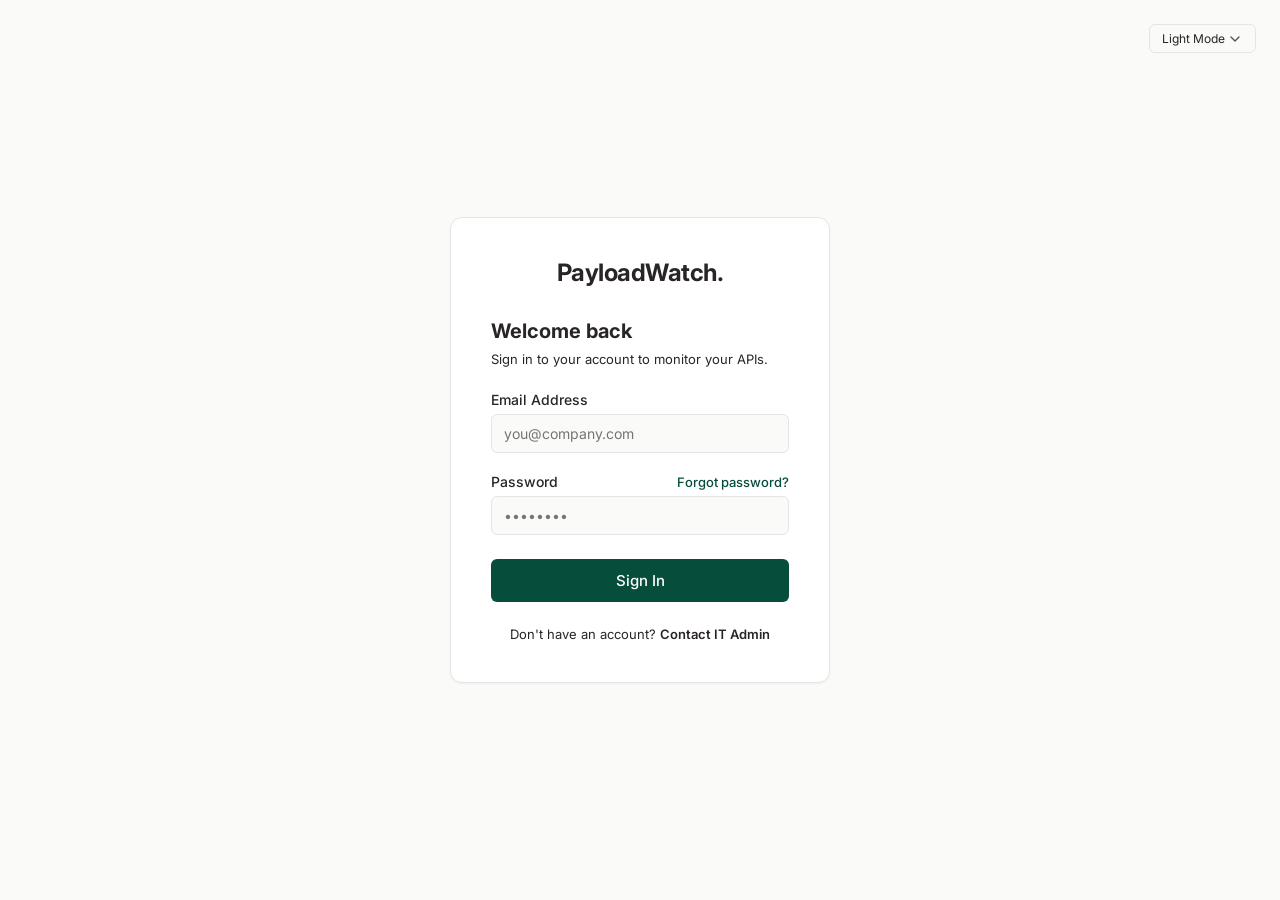
==== src/main/resources/static/login.html @ eacd0151 "feat: complete frontend MVP with auth, SPA dashboard, and settings" ====
<!DOCTYPE html>
<html lang="en">
<head>
    <meta charset="UTF-8">
    <meta name="viewport" content="width=device-width, initial-scale=1.0">
    <title>PayloadWatch | Sign In</title>
    <link href="https://fonts.googleapis.com/css2?family=Inter:wght@400;500;600;700&display=swap" rel="stylesheet">
    <link rel="stylesheet" href="styles.css">
</head>
<body class="auth-body">

<div style="position: absolute; top: 24px; right: 24px;">
    <select id="loginThemeSelect" style="padding: 6px 30px 6px 12px; font-size: 12px;">
        <option value="light">Light Mode</option>
        <option value="dark">Dark Mode</option>
    </select>
</div>

<div class="auth-wrapper">
    <div class="auth-card card">
        <div class="auth-logo">PayloadWatch.</div>
        <h2 style="margin-bottom: 8px; font-size: 20px;">Welcome back</h2>
        <p class="text-muted text-sm" style="margin-bottom: 24px;">Sign in to your account to monitor your APIs.</p>

        <form id="loginForm">
            <div class="form-group">
                <label class="form-label" for="email">Email Address</label>
                <input type="email" id="email" required placeholder="you@company.com">
            </div>

            <div class="form-group" style="margin-bottom: 24px;">
                <div class="flex-between">
                    <label class="form-label mb-0" for="password">Password</label>
                    <a href="#" class="text-sm" style="color: var(--primary-green); font-weight: 500;">Forgot password?</a>
                </div>
                <input type="password" id="password" required placeholder="••••••••" style="margin-top: 6px;">
            </div>

            <button type="submit" class="btn btn-primary" id="loginBtn" style="width: 100%; padding: 12px; font-size: 15px;">Sign In</button>
        </form>

        <p class="text-center text-sm text-muted" style="margin-top: 24px;">
            Don't have an account? <a href="#" style="color: var(--text-primary); font-weight: 600;">Contact IT Admin</a>
        </p>
    </div>
</div>

<script src="auth.js"></script>
<script src="login.js"></script>
</body>
</html>
---- src/main/resources/static/styles.css ----
/* =========================================
   1. Design Tokens (Earthy Tech Palette)
   ========================================= */
:root {
    /* Backgrounds */
    --bg-body: #FAFAF9; /* Warm off-white */
    --bg-panel: #FFFFFF; /* Crisp white for depth */
    --bg-sidebar: #292524; /* Deep Espresso */

    /* Text */
    --text-primary: #292524; /* Deep Espresso */
    --text-secondary: #57534E; /* Warm Gray */
    --text-muted: #A8A29E;
    --text-inverse: #FAFAF9;

    /* Accents & Status */
    --primary-green: #064E3B; /* Forest Green */
    --primary-green-hover: #065F46;
    --accent-terra: #9A3412; /* Terracotta */
    --accent-terra-hover: #7C2D12;
    --status-up: #65A30D; /* Muted Sage */
    --status-down: #DC2626; /* Burnt Rust Red */
    --latency-warn: #D97706; /* Earthy Amber */

    /* UI Elements */
    --border-color: #E7E5E4;
    --shadow-sm: 0 1px 2px 0 rgba(0, 0, 0, 0.05);
    --shadow-lg: 0 10px 15px -3px rgba(41, 37, 36, 0.1);
}

/* =========================================
   2. Base & Typography
   ========================================= */
* { box-sizing: border-box; margin: 0; padding: 0; }
body { font-family: 'Inter', sans-serif; font-size: 14px; color: var(--text-primary); background-color: var(--bg-body); -webkit-font-smoothing: antialiased; }
a { text-decoration: none; color: inherit; }
button { border: none; cursor: pointer; font-family: inherit; transition: 0.2s ease; }
ul { list-style: none; }

/* =========================================
   3. Layout Structure
   ========================================= */
.app-container { display: flex; height: 100vh; overflow: hidden; }

.sidebar { width: 260px; background-color: var(--bg-sidebar); color: var(--text-inverse); display: flex; flex-direction: column; padding: 32px 24px; flex-shrink: 0; }
.logo { font-size: 20px; font-weight: 700; margin-bottom: 48px; letter-spacing: -0.5px; }
.nav-link { display: block; padding: 12px 16px; border-radius: 6px; color: var(--text-muted); font-weight: 500; margin-bottom: 8px; transition: 0.2s; }
.nav-link:hover, .nav-link.active { background-color: rgba(250, 250, 249, 0.1); color: var(--text-inverse); }
.mt-auto { margin-top: auto; }

.main-content { flex: 1; display: flex; flex-direction: column; overflow-y: auto; }
.header { background-color: var(--bg-panel); padding: 24px 40px; border-bottom: 1px solid var(--border-color); display: flex; justify-content: space-between; align-items: center; }
.header h1 { font-size: 24px; font-weight: 600; }
.container { padding: 40px; max-width: 1200px; margin: 0 auto; width: 100%; }

/* =========================================
   4. UI Components (Buttons, Forms, Tables)
   ========================================= */
.btn { padding: 10px 20px; border-radius: 6px; font-weight: 500; font-size: 14px; }
.btn-primary { background-color: var(--primary-green); color: var(--bg-panel); }
.btn-primary:hover:not(:disabled) { background-color: var(--primary-green-hover); }
.btn-primary:disabled { opacity: 0.7; cursor: not-allowed; }
.btn-secondary { background-color: var(--bg-panel); border: 1px solid var(--border-color); color: var(--text-primary); }
.btn-secondary:hover { background-color: var(--bg-body); }
.btn-danger { background-color: var(--bg-panel); border: 1px solid #FCA5A5; color: var(--status-down); padding: 6px 12px; }
.btn-danger:hover { background-color: #FEF2F2; }

.card { background-color: var(--bg-panel); border: 1px solid var(--border-color); border-radius: 12px; box-shadow: var(--shadow-sm); overflow: hidden; }

.table { width: 100%; border-collapse: collapse; text-align: left; }
.table th { padding: 16px 24px; font-weight: 500; color: var(--text-secondary); border-bottom: 1px solid var(--border-color); background: #F5F5F4; }
.table td { padding: 16px 24px; border-bottom: 1px solid var(--border-color); }
.table tr:last-child td { border-bottom: none; }
.table tr:hover { background-color: var(--bg-body); }
.cell-actions { text-align: right; display: flex; gap: 8px; justify-content: flex-end; }

.status-dot { display: inline-block; width: 8px; height: 8px; border-radius: 50%; margin-right: 8px; }
.up { background-color: var(--status-up); }
.down { background-color: var(--status-down); }

input, textarea { width: 100%; padding: 10px 12px; border: 1px solid var(--border-color); border-radius: 6px; font-family: inherit; font-size: 14px; color: var(--text-primary); background-color: var(--bg-body); transition: border-color 0.2s; }
input:focus, textarea:focus { outline: none; border-color: var(--primary-green); box-shadow: 0 0 0 3px rgba(6, 78, 59, 0.1); }
input.error, textarea.error { border-color: var(--status-down); }
.form-group { margin-bottom: 20px; }
.form-label { display: block; margin-bottom: 6px; font-weight: 500; }
.json-error-msg { color: var(--status-down); font-size: 12px; margin-top: 4px; display: none; }

/* =========================================
   5. Empty State & Skeleton Loaders
   ========================================= */
.empty-state { text-align: center; padding: 80px 20px; display: none; }
.empty-state h2 { font-size: 20px; margin-bottom: 8px; }
.empty-state p { color: var(--text-secondary); margin-bottom: 24px; }
.pulse-btn { animation: pulse 2s infinite; }
@keyframes pulse { 0% { box-shadow: 0 0 0 0 rgba(6, 78, 59, 0.4); } 70% { box-shadow: 0 0 0 10px rgba(6, 78, 59, 0); } 100% { box-shadow: 0 0 0 0 rgba(6, 78, 59, 0); } }

.skeleton { background: linear-gradient(90deg, #E7E5E4 25%, #F5F5F4 50%, #E7E5E4 75%); background-size: 200% 100%; animation: shimmer 1.5s infinite; height: 20px; border-radius: 4px; }
@keyframes shimmer { 0% { background-position: 200% 0; } 100% { background-position: -200% 0; } }

/* =========================================
   6. Modals & Toasts
   ========================================= */
.modal-overlay { position: fixed; inset: 0; background-color: rgba(41, 37, 36, 0.6); backdrop-filter: blur(2px); display: none; justify-content: center; align-items: center; z-index: 50; opacity: 0; transition: opacity 0.2s; }
.modal-overlay.active { display: flex; opacity: 1; }
.modal { background-color: var(--bg-panel); width: 100%; max-width: 500px; border-radius: 12px; box-shadow: var(--shadow-lg); transform: translateY(20px); transition: transform 0.2s; }
.modal-overlay.active .modal { transform: translateY(0); }
.modal-wide { max-width: 700px; }
.modal-header { padding: 20px 24px; border-bottom: 1px solid var(--border-color); display: flex; justify-content: space-between; align-items: center; }
.modal-body { padding: 24px; max-height: 70vh; overflow-y: auto; }
.modal-footer { padding: 16px 24px; border-top: 1px solid var(--border-color); background-color: #F5F5F4; display: flex; justify-content: flex-end; gap: 12px; border-radius: 0 0 12px 12px; }
.close-btn { background: transparent; font-size: 24px; color: var(--text-muted); }
.close-btn:hover { color: var(--text-primary); }

.toast-container { position: fixed; bottom: 24px; right: 24px; z-index: 100; display: flex; flex-direction: column; gap: 10px; }
.toast { padding: 16px 20px; border-radius: 8px; color: white; font-weight: 500; box-shadow: var(--shadow-lg); transform: translateX(100%); opacity: 0; transition: all 0.3s cubic-bezier(0.16, 1, 0.3, 1); }
.toast.show { transform: translateX(0); opacity: 1; }
.toast.success { background-color: var(--status-up); }
.toast.error { background-color: var(--status-down); }

#chart-container { height: 200px; background-color: var(--bg-body); border: 1px dashed var(--border-color); border-radius: 8px; margin-bottom: 24px; display: flex; align-items: center; justify-content: center; color: var(--text-muted); }

/* Filter Chips for History Modal */
.btn-range {
    padding: 6px 14px;
    border-radius: 20px; /* Makes them pill-shaped */
    border: 1px solid var(--border-color);
    background-color: var(--bg-panel);
    font-size: 12px;
    font-weight: 600;
    color: var(--text-secondary);
    transition: all 0.2s ease;
}

.btn-range:hover {
    background-color: var(--bg-body);
    border-color: var(--text-muted);
}

.btn-range.active {
    background-color: var(--primary-green);
    color: var(--bg-panel);
    border-color: var(--primary-green);
}

/* =========================================
   7. Deep Earth Dark Mode
   ========================================= */
body.dark-mode {
    --bg-body: #1C1917; /* Deep Charcoal */
    --bg-panel: #292524; /* Warm Dark Gray */
    --text-primary: #F5F5F4; /* Soft Off-white */
    --text-secondary: #D6D3D1;
    --text-muted: #78716C;
    --border-color: #44403C;
    --shadow-sm: 0 1px 2px 0 rgba(0, 0, 0, 0.5);
    --shadow-lg: 0 10px 15px -3px rgba(0, 0, 0, 0.5);

    /* --- NEW: Vibrant Emerald Overrides --- */
    --primary-green: #10B981; /* Vibrant Emerald Green */
    --primary-green-hover: #34D399; /* Lighter Emerald for hover state */
}

/* Perfect contrast for the new bright buttons */
body.dark-mode .btn-primary {
    color: #1C1917; /* Deep Charcoal text on bright green */
    font-weight: 700;
}

body { transition: background-color 0.3s ease, color 0.3s ease; }
.card, .modal { transition: background-color 0.3s ease, border-color 0.3s ease; }

/* =========================================
   8. Settings SPA Layout
   ========================================= */
.settings-layout { display: flex; gap: 40px; align-items: flex-start; }

.settings-nav { display: flex; flex-direction: column; width: 220px; flex-shrink: 0; }
.settings-tab { text-align: left; padding: 12px 16px; background: transparent; color: var(--text-secondary); font-weight: 500; font-size: 14px; border-radius: 6px; margin-bottom: 4px; border: 1px solid transparent; }
.settings-tab:hover { background-color: rgba(154, 52, 18, 0.05); color: var(--text-primary); }
.settings-tab.active { background-color: var(--bg-panel); color: var(--primary-green); border-color: var(--border-color); box-shadow: var(--shadow-sm); font-weight: 600; }

/* Brighten the green tab in dark mode so it pops */
body.dark-mode .settings-tab.active {
    color: #10B981; /* Vibrant Emerald Green */
    background-color: var(--bg-body); /* Adds subtle depth */
}

.settings-content { flex-grow: 1; padding: 32px 40px; min-height: 500px; }
.settings-pane { display: none; animation: fadeIn 0.3s ease; }
.settings-pane.active { display: block; }
@keyframes fadeIn { from { opacity: 0; transform: translateY(5px); } to { opacity: 1; transform: translateY(0); } }

/* Settings Utilities */
.pane-title { font-size: 18px; font-weight: 600; margin-bottom: 16px; }
.pane-subtitle { font-size: 15px; font-weight: 600; color: var(--text-primary); }
.pane-divider { border: 0; border-top: 1px solid var(--border-color); margin-bottom: 24px; }
.max-w-md { max-width: 400px; }
.flex-between { display: flex; justify-content: space-between; align-items: center; }
.flex-row { display: flex; align-items: center; }
.gap-sm { gap: 12px; }
.mb-0 { margin-bottom: 0 !important; }
.mb-sm { margin-bottom: 8px; }
.mb-md { margin-bottom: 16px; }
.mt-sm { margin-top: 8px; }
.mt-xl { margin-top: 32px; }
.text-sm { font-size: 13px; }
.font-bold { font-weight: 600; }
.block { display: block; }
.border-top { border-top: 1px solid var(--border-color); }
.pt-md { padding-top: 16px; }

/* Read Only / Disabled Inputs */
.disabled-input { background-color: rgba(0,0,0,0.02); color: var(--text-muted); cursor: not-allowed; }
body.dark-mode .disabled-input { background-color: rgba(255,255,255,0.02); }

/* API Key Box */
.api-key-box { border: 1px dashed var(--border-color); border-radius: 6px; padding: 20px; display: flex; justify-content: space-between; align-items: center; background-color: var(--bg-body); }
.btn-sm { padding: 6px 12px; font-size: 12px; }

/* Plan Badge & Progress Bar */
.plan-badge { display: inline-block; background-color: rgba(6, 78, 59, 0.1); color: var(--primary-green); padding: 6px 14px; border-radius: 20px; font-weight: 600; font-size: 13px; border: 1px solid rgba(6, 78, 59, 0.2); }
body.dark-mode .plan-badge { background-color: rgba(16, 185, 129, 0.1); color: #10B981; border-color: rgba(16, 185, 129, 0.2); }

.progress-container { width: 100%; height: 8px; background-color: var(--border-color); border-radius: 4px; overflow: hidden; }
.progress-fill { height: 100%; background-color: var(--primary-green); border-radius: 4px; transition: width 0.5s ease; }

/* Custom CSS Toggle Switch */
.toggle-switch { position: relative; display: inline-block; width: 44px; height: 24px; flex-shrink: 0; }
.toggle-switch input { opacity: 0; width: 0; height: 0; }
.slider { position: absolute; cursor: pointer; top: 0; left: 0; right: 0; bottom: 0; background-color: var(--border-color); transition: .3s; border-radius: 24px; }
.slider:before { position: absolute; content: ""; height: 18px; width: 18px; left: 3px; bottom: 3px; background-color: var(--bg-panel); transition: .3s; border-radius: 50%; box-shadow: 0 1px 3px rgba(0,0,0,0.2); }
input:checked + .slider { background-color: var(--primary-green); }
input:checked + .slider:before { transform: translateX(20px); }

/* =========================================
   9. Custom Selectors (Overrides Browser Defaults)
   ========================================= */
select {
    appearance: none;
    -webkit-appearance: none;
    -moz-appearance: none;
    width: 100%;
    padding: 10px 40px 10px 12px; /* Space for the custom arrow */
    font-family: 'Inter', sans-serif;
    font-size: 14px;
    color: var(--text-primary);
    background-color: var(--bg-body);
    border: 1px solid var(--border-color);
    border-radius: 6px;
    cursor: pointer;
    /* Custom SVG Chevron Arrow */
    background-image: url("data:image/svg+xml,%3Csvg xmlns='http://www.w3.org/2000/svg' width='16' height='16' viewBox='0 0 24 24' fill='none' stroke='%2357534E' stroke-width='2' stroke-linecap='round' stroke-linejoin='round'%3E%3Cpolyline points='6 9 12 15 18 9'%3E%3C/polyline%3E%3C/svg%3E");
    background-repeat: no-repeat;
    background-position: right 12px center;
    transition: all 0.2s ease;
}

/* Custom Focus Ring (Removes the default blue) */
select:focus {
    outline: none;
    border-color: var(--primary-green);
    box-shadow: 0 0 0 3px rgba(6, 78, 59, 0.1);
}

/* Fix Firefox focus outline issue */
select:-moz-focusring {
    color: transparent;
    text-shadow: 0 0 0 var(--text-primary);
}

/* Dark Mode Select Overrides */
body.dark-mode select {
    background-color: var(--bg-panel);
    color: #F5F5F4; /* Forces bright off-white text so you can actually read it */
    border-color: var(--border-color);
    /* Lighter SVG Chevron */
    background-image: url("data:image/svg+xml,%3Csvg xmlns='http://www.w3.org/2000/svg' width='16' height='16' viewBox='0 0 24 24' fill='none' stroke='%23D6D3D1' stroke-width='2' stroke-linecap='round' stroke-linejoin='round'%3E%3Cpolyline points='6 9 12 15 18 9'%3E%3C/polyline%3E%3C/svg%3E");
}

body.dark-mode select:focus {
    border-color: #10B981; /* Vibrant green border for dark mode */
    box-shadow: 0 0 0 3px rgba(16, 185, 129, 0.2);
}

/* =========================================
   10. Dark Mode Fixes
   ========================================= */
body.dark-mode .table th {
    /* Replaces the harsh white with a deep charcoal */
    background-color: #1C1917;
    border-bottom: 1px solid var(--border-color);
}

/* =========================================
   11. Authentication Layout (Login Page)
   ========================================= */
.auth-body {
    display: flex;
    justify-content: center;
    align-items: center;
    min-height: 100vh;
    background-color: var(--bg-body);
}

.auth-wrapper {
    width: 100%;
    max-width: 420px;
    padding: 20px;
    animation: fadeIn 0.4s ease;
}

.auth-card {
    padding: 40px;
}

.auth-logo {
    font-size: 24px;
    font-weight: 700;
    margin-bottom: 32px;
    letter-spacing: -0.5px;
    color: var(--text-primary);
    text-align: center;
}

.text-center { text-align: center; }
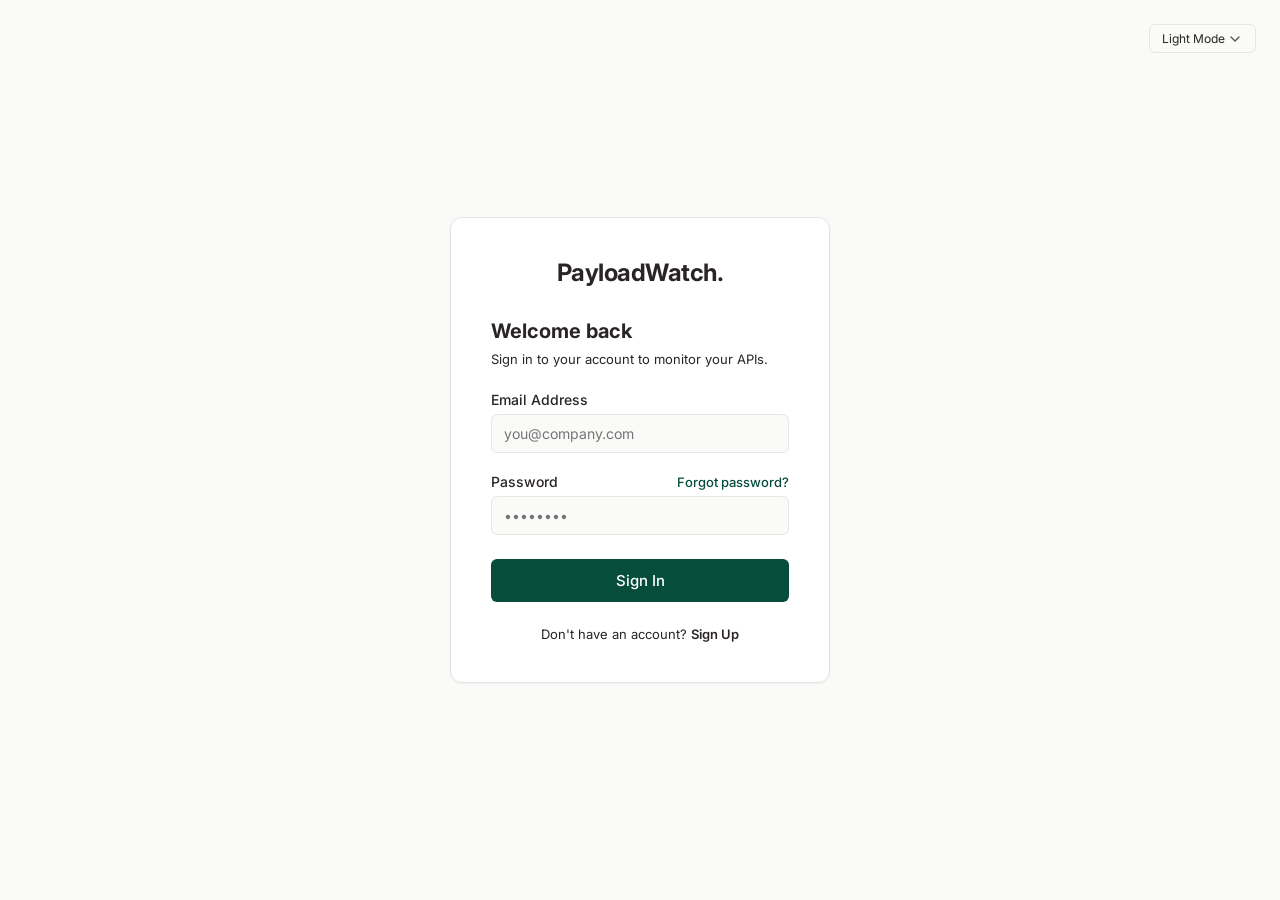
==== commit 2d344493: "feat: Implemented AWS Cognito and Debugged the app" ====
--- a/src/main/resources/static/login.html
+++ b/src/main/resources/static/login.html
@@ -40,12 +40,11 @@
         </form>
 
         <p class="text-center text-sm text-muted" style="margin-top: 24px;">
-            Don't have an account? <a href="#" style="color: var(--text-primary); font-weight: 600;">Contact IT Admin</a>
+            Don't have an account? <a href="signup.html" style="color: var(--text-primary); font-weight: 600;">Sign Up</a>
         </p>
     </div>
 </div>
 
-<script src="auth.js"></script>
 <script src="login.js"></script>
 </body>
 </html>
--- a/src/main/resources/static/styles.css
+++ b/src/main/resources/static/styles.css
@@ -322,4 +322,26 @@
     text-align: center;
 }
 
-.text-center { text-align: center; }+.text-center { text-align: center; }
+
+/* =========================================
+   12. HTTP Method Badges
+   ========================================= */
+.method-badge {
+    font-size: 11px;
+    font-weight: 700;
+    padding: 3px 6px;
+    border-radius: 4px;
+    margin-right: 8px;
+    font-family: monospace;
+    display: inline-block;
+    min-width: 45px;
+    text-align: center;
+}
+
+/* Color Coding */
+.method-GET { background-color: rgba(16, 185, 129, 0.1); color: #10B981; }
+.method-POST { background-color: rgba(59, 130, 246, 0.1); color: #3B82F6; } /* Blue */
+.method-PUT { background-color: rgba(245, 158, 11, 0.1); color: #F59E0B; } /* Amber */
+.method-DELETE { background-color: rgba(239, 68, 68, 0.1); color: #EF4444; } /* Red */
+.method-PATCH { background-color: rgba(139, 92, 246, 0.1); color: #8B5CF6; } /* Purple */
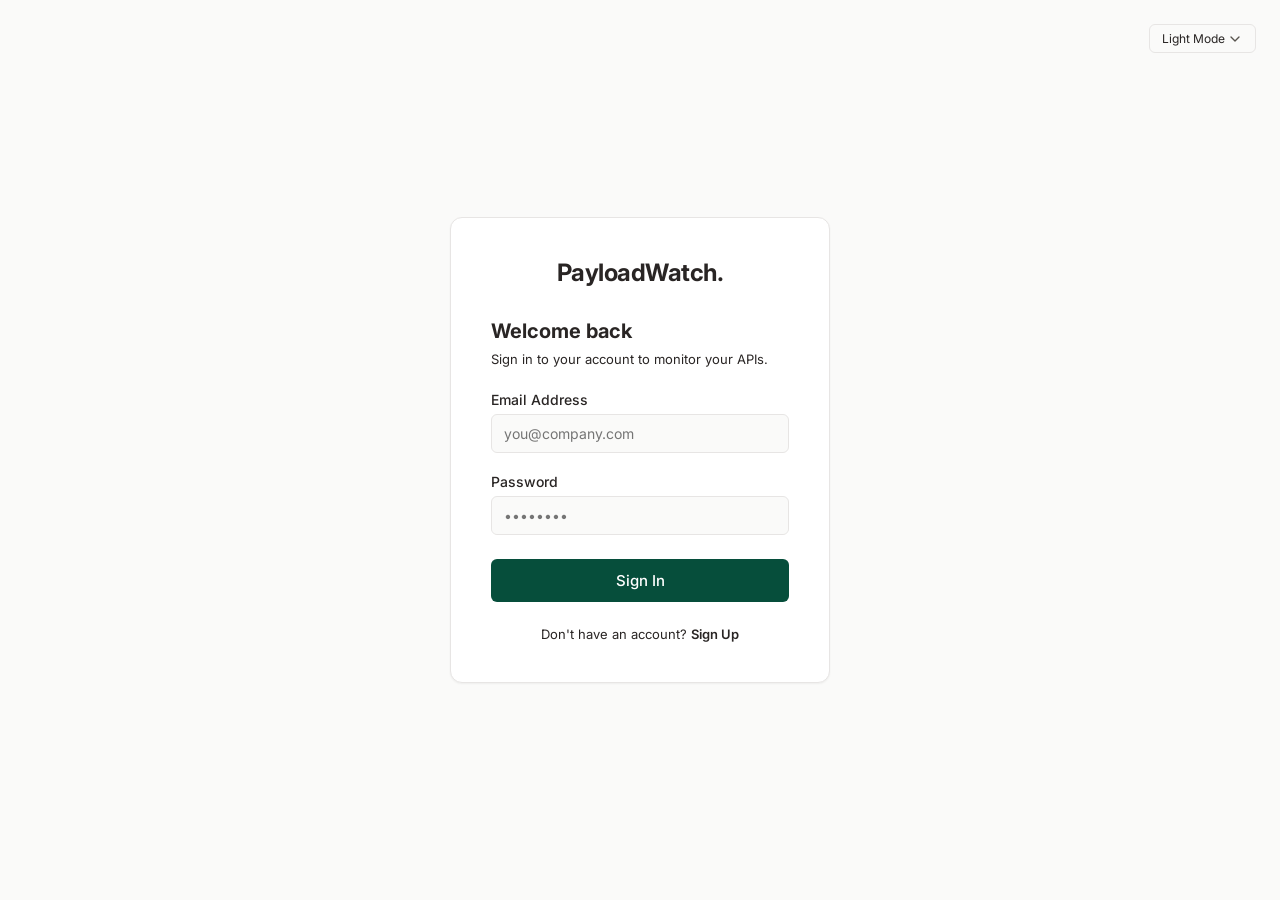
==== commit 850301b3: "Health route security config" ====
--- a/src/main/resources/static/login.html
+++ b/src/main/resources/static/login.html
@@ -31,7 +31,7 @@
             <div class="form-group" style="margin-bottom: 24px;">
                 <div class="flex-between">
                     <label class="form-label mb-0" for="password">Password</label>
-                    <a href="#" class="text-sm" style="color: var(--primary-green); font-weight: 500;">Forgot password?</a>
+<!--                    <a href="#" class="text-sm" style="color: var(&#45;&#45;primary-green); font-weight: 500;">Forgot password?</a>-->
                 </div>
                 <input type="password" id="password" required placeholder="••••••••" style="margin-top: 6px;">
             </div>
--- a/src/main/resources/static/styles.css
+++ b/src/main/resources/static/styles.css
@@ -344,4 +344,77 @@
 .method-POST { background-color: rgba(59, 130, 246, 0.1); color: #3B82F6; } /* Blue */
 .method-PUT { background-color: rgba(245, 158, 11, 0.1); color: #F59E0B; } /* Amber */
 .method-DELETE { background-color: rgba(239, 68, 68, 0.1); color: #EF4444; } /* Red */
-.method-PATCH { background-color: rgba(139, 92, 246, 0.1); color: #8B5CF6; } /* Purple */+.method-PATCH { background-color: rgba(139, 92, 246, 0.1); color: #8B5CF6; } /* Purple *//* Activity Toggle Button */
+.btn-activity {
+    padding: 6px 12px;
+    border-radius: 20px;
+    font-size: 12px;
+    font-weight: 600;
+    transition: all 0.2s ease;
+    border: 1px solid transparent;
+}
+.btn-activity.active {
+    background-color: rgba(101, 163, 13, 0.1);
+    color: var(--status-up);
+    border-color: rgba(101, 163, 13, 0.2);
+}
+.btn-activity.inactive {
+    background-color: var(--bg-body);
+    color: var(--text-muted);
+    border-color: var(--border-color);
+}
+.btn-activity.active:hover {
+    background-color: rgba(101, 163, 13, 0.2);
+}
+.btn-activity.inactive:hover {
+    background-color: #E7E5E4;
+}
+body.dark-mode .btn-activity.active {
+    background-color: rgba(101, 163, 13, 0.15);
+}
+body.dark-mode .btn-activity.inactive {
+    background-color: var(--bg-sidebar);
+}
+body.dark-mode .btn-activity.inactive:hover {
+    background-color: #3f3f46;
+}
+
+/* =========================================
+   13. Responsive Design (Mobile / Tablet)
+   ========================================= */
+@media (max-width: 768px) {
+    /* Layout Switch */
+    .app-container { flex-direction: column; height: 100vh; overflow-y: auto; }
+    .sidebar { width: 100%; padding: 16px; flex-direction: row; flex-wrap: wrap; height: auto; }
+    .logo { margin-bottom: 0; margin-right: auto; flex: 1; }
+    .sidebar nav { width: 100%; margin-top: 12px; order: 3; }
+    .sidebar nav ul { display: flex; gap: 8px; justify-content: space-around; overflow-x: auto; padding-bottom: 4px; }
+    .nav-link { margin-bottom: 0; white-space: nowrap; text-align: center; font-size: 13px; }
+    #logoutBtn { margin-top: auto; padding: 6px 12px; border: 1px solid rgba(255,255,255,0.2); }
+
+    /* Content Switch */
+    .main-content { overflow-y: visible; flex: none; height: auto; min-height: 100%; }
+    .header { padding: 20px 16px; flex-direction: row; flex-wrap: wrap; align-items: center; justify-content: space-between; }
+    .header h1 { font-size: 20px; }
+
+    /* Containers & Spacing */
+    .container { padding: 16px; }
+
+    /* Responsive Data Tables */
+    .card { overflow-x: auto; }
+    .table { width: 100%; min-width: 700px; /* Force scroll on small screens rather than squishing data */ }
+
+    /* Modal Adjustment */
+    .modal { width: 95%; max-width: none; margin: 20px auto; }
+    .modal-body { padding: 16px; }
+
+    /* Settings Layout */
+    .settings-layout { flex-direction: column; }
+    .settings-nav { width: 100%; flex-direction: row; overflow-x: auto; border-right: none; border-bottom: 1px solid var(--border-color); padding-bottom: 8px; margin-bottom: 16px; gap: 8px; }
+    .settings-tab { flex: 0 0 auto; text-align: center; }
+    .settings-content { padding: 16px; }
+
+    /* Settings Form Wraps */
+    .form-group.flex-between { flex-direction: column; align-items: flex-start; gap: 16px; }
+    .form-group.flex-between .toggle-switch { align-self: flex-start; }
+}
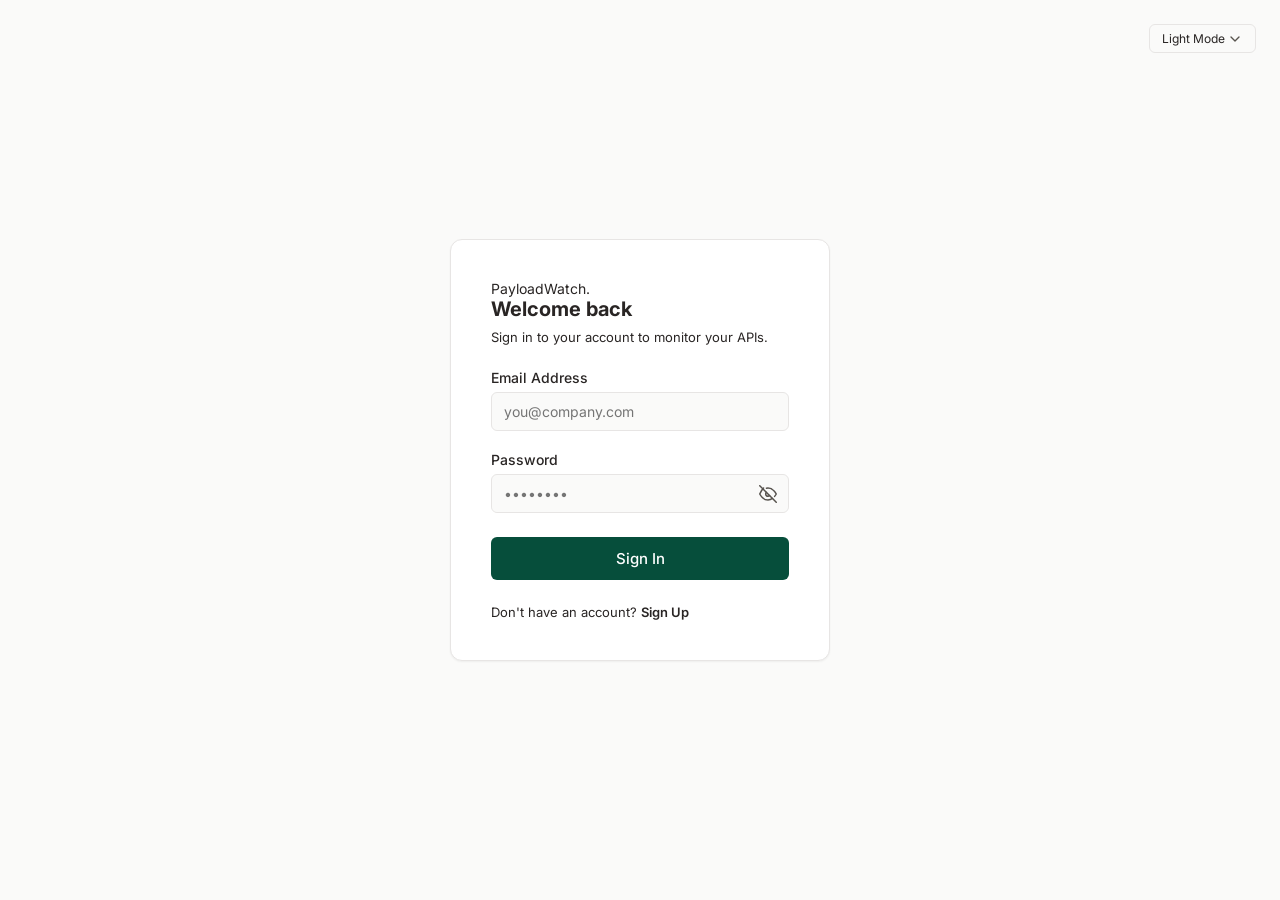
==== commit 83d64aca: "Final frontend fixes" ====
--- a/src/main/resources/static/login.html
+++ b/src/main/resources/static/login.html
@@ -26,6 +26,7 @@
             <div class="form-group">
                 <label class="form-label" for="email">Email Address</label>
                 <input type="email" id="email" required placeholder="you@company.com">
+                <small id="loginEmailError" class="field-error"></small>
             </div>
 
             <div class="form-group" style="margin-bottom: 24px;">
@@ -33,9 +34,26 @@
                     <label class="form-label mb-0" for="password">Password</label>
 <!--                    <a href="#" class="text-sm" style="color: var(&#45;&#45;primary-green); font-weight: 500;">Forgot password?</a>-->
                 </div>
-                <input type="password" id="password" required placeholder="••••••••" style="margin-top: 6px;">
+                <div class="password-input-wrapper" style="margin-top: 6px;">
+                    <input type="password" id="password" required placeholder="••••••••">
+                    <button type="button" id="toggleLoginPassword" class="password-toggle" aria-label="Show password" aria-pressed="false">
+                        <svg class="eye-icon eye-open" viewBox="0 0 24 24" fill="none" stroke="currentColor" stroke-width="2" stroke-linecap="round" stroke-linejoin="round" aria-hidden="true">
+                            <path d="M1 12s4-8 11-8 11 8 11 8-4 8-11 8-11-8-11-8z"></path>
+                            <circle cx="12" cy="12" r="3"></circle>
+                        </svg>
+                        <svg class="eye-icon eye-closed is-hidden" viewBox="0 0 24 24" fill="none" stroke="currentColor" stroke-width="2" stroke-linecap="round" stroke-linejoin="round" aria-hidden="true">
+                            <path d="M17.94 17.94A10.94 10.94 0 0 1 12 20C5 20 1 12 1 12a21.78 21.78 0 0 1 5.06-7.94"></path>
+                            <path d="M9.9 4.24A10.94 10.94 0 0 1 12 4c7 0 11 8 11 8a21.77 21.77 0 0 1-2.16 3.19"></path>
+                            <path d="M14.12 14.12a3 3 0 1 1-4.24-4.24"></path>
+                            <line x1="1" y1="1" x2="23" y2="23"></line>
+                        </svg>
+                    </button>
+                </div>
+                <small id="loginPasswordError" class="field-error"></small>
             </div>
 
+            <small id="loginFormError" class="form-error"></small>
+            <small id="loginSuccessMessage" class="form-success">Account verified successfully. You can sign in now.</small>
             <button type="submit" class="btn btn-primary" id="loginBtn" style="width: 100%; padding: 12px; font-size: 15px;">Sign In</button>
         </form>
 
--- a/src/main/resources/static/styles.css
+++ b/src/main/resources/static/styles.css
@@ -313,16 +313,72 @@
     padding: 40px;
 }
 
-.auth-logo {
-    font-size: 24px;
-    font-weight: 700;
-    margin-bottom: 32px;
-    letter-spacing: -0.5px;
+.password-input-wrapper {
+    position: relative;
+}
+
+.password-input-wrapper input {
+    padding-right: 42px;
+}
+
+.password-toggle {
+    position: absolute;
+    top: 50%;
+    right: 10px;
+    transform: translateY(-50%);
+    background: transparent;
+    color: var(--text-secondary);
+    padding: 2px;
+    border-radius: 4px;
+}
+
+.password-toggle:hover {
     color: var(--text-primary);
-    text-align: center;
-}
-
-.text-center { text-align: center; }
+}
+
+.password-toggle:focus-visible {
+    outline: 2px solid var(--primary-green);
+    outline-offset: 2px;
+}
+
+.eye-icon {
+    width: 18px;
+    height: 18px;
+    display: block;
+}
+
+.is-hidden {
+    display: none;
+}
+
+.field-error,
+.form-error,
+.form-success {
+    font-size: 12px;
+    line-height: 1.3;
+    margin-top: 6px;
+    display: none;
+}
+
+.field-error,
+.form-error {
+    color: var(--status-down);
+}
+
+.form-success {
+    color: var(--status-up);
+    margin-bottom: 12px;
+}
+
+.form-error {
+    margin-bottom: 12px;
+}
+
+.field-error.show,
+.form-error.show,
+.form-success.show {
+    display: block;
+}
 
 /* =========================================
    12. HTTP Method Badges
